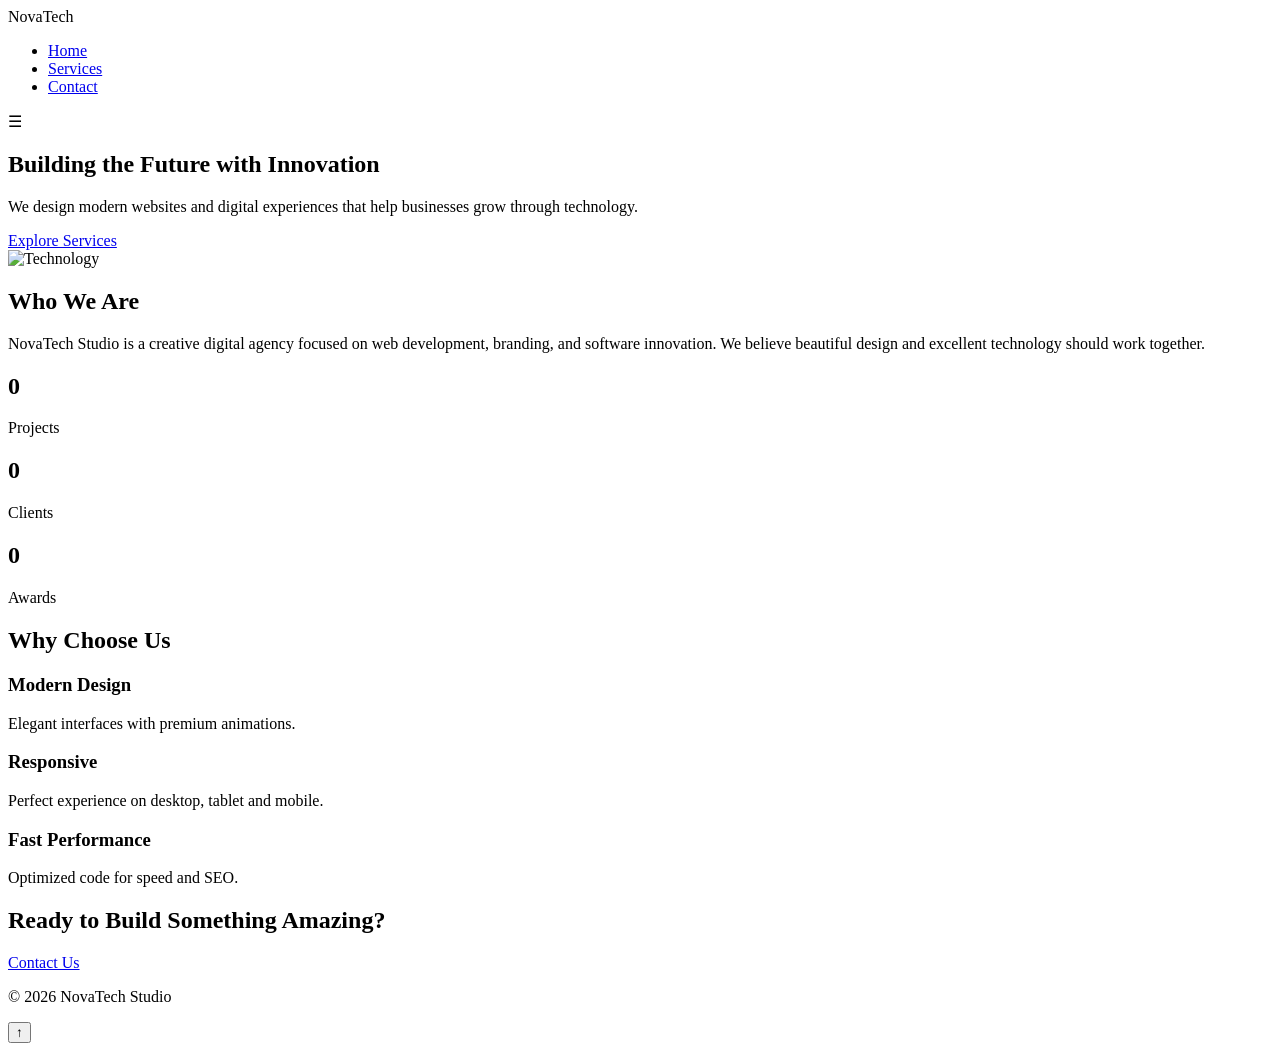
==== index.html @ 3b92bfd1 "Initial commit: added HTML, CSS, and JavaScript project structure" ====
<!DOCTYPE html>
<html lang="en">

<head>

    <meta charset="UTF-8">
    <meta name="viewport"
          content="width=device-width, initial-scale=1.0">

    <title>NovaTech Studio | Modern Digital Solutions</title>

    <meta name="description"
          content="NovaTech Studio builds websites, mobile apps, and digital experiences for modern businesses.">

    <meta name="keywords"
          content="website, technology, web development, portfolio">

    <link rel="stylesheet" href="css/style.css">
    <link rel="stylesheet" href="css/animations.css">
    <link rel="stylesheet" href="css/responsive.css">

    <link rel="preconnect" href="https://fonts.googleapis.com">

    <link rel="preconnect"
          href="https://fonts.gstatic.com"
          crossorigin>

    <link href="https://fonts.googleapis.com/css2?family=Poppins:wght@300;400;500;600;700;800&display=swap"
          rel="stylesheet">

</head>

<body>

<div id="progress-bar"></div>

<header>

<nav class="navbar">

<div class="logo">
NovaTech
</div>

<ul class="nav-links">

<li><a href="index.html">Home</a></li>

<li><a href="services.html">Services</a></li>

<li><a href="contact.html">Contact</a></li>

</ul>

<div id="menu-btn">
☰
</div>

</nav>

</header>


<section class="hero">

<div class="hero-content">

<h1>
Building the Future with
<span>Innovation</span>
</h1>

<p>

We design modern websites and digital
experiences that help businesses grow
through technology.

</p>

<a href="services.html" class="btn">

Explore Services

</a>

</div>

<div class="hero-image">

<img
src="https://images.unsplash.com/photo-1518770660439-4636190af475?auto=format&fit=crop&w=900&q=80"
alt="Technology">

</div>

</section>


<section class="about reveal">

<h2>Who We Are</h2>

<p>

NovaTech Studio is a creative digital agency
focused on web development, branding,
and software innovation.

We believe beautiful design and excellent
technology should work together.

</p>

</section>



<section class="stats">

<div class="stat">

<h2 class="counter"
data-target="120">

0

</h2>

<p>Projects</p>

</div>

<div class="stat">

<h2 class="counter"
data-target="75">

0

</h2>

<p>Clients</p>

</div>

<div class="stat">

<h2 class="counter"
data-target="15">

0

</h2>

<p>Awards</p>

</div>

</section>



<section class="features reveal">

<h2>Why Choose Us</h2>

<div class="cards">

<div class="card">

<h3>Modern Design</h3>

<p>

Elegant interfaces with premium animations.

</p>

</div>

<div class="card">

<h3>Responsive</h3>

<p>

Perfect experience on desktop,
tablet and mobile.

</p>

</div>

<div class="card">

<h3>Fast Performance</h3>

<p>

Optimized code for speed
and SEO.

</p>

</div>

</div>

</section>



<section class="cta reveal">

<h2>

Ready to Build Something Amazing?

</h2>

<a href="contact.html"
class="btn">

Contact Us

</a>

</section>



<footer>

<p>

© 2026 NovaTech Studio

</p>

<p id="clock"></p>

</footer>

<button id="topBtn">

↑

</button>

<script src="js/main.js"></script>
<script src="js/animations.js"></script>

</body>

</html>
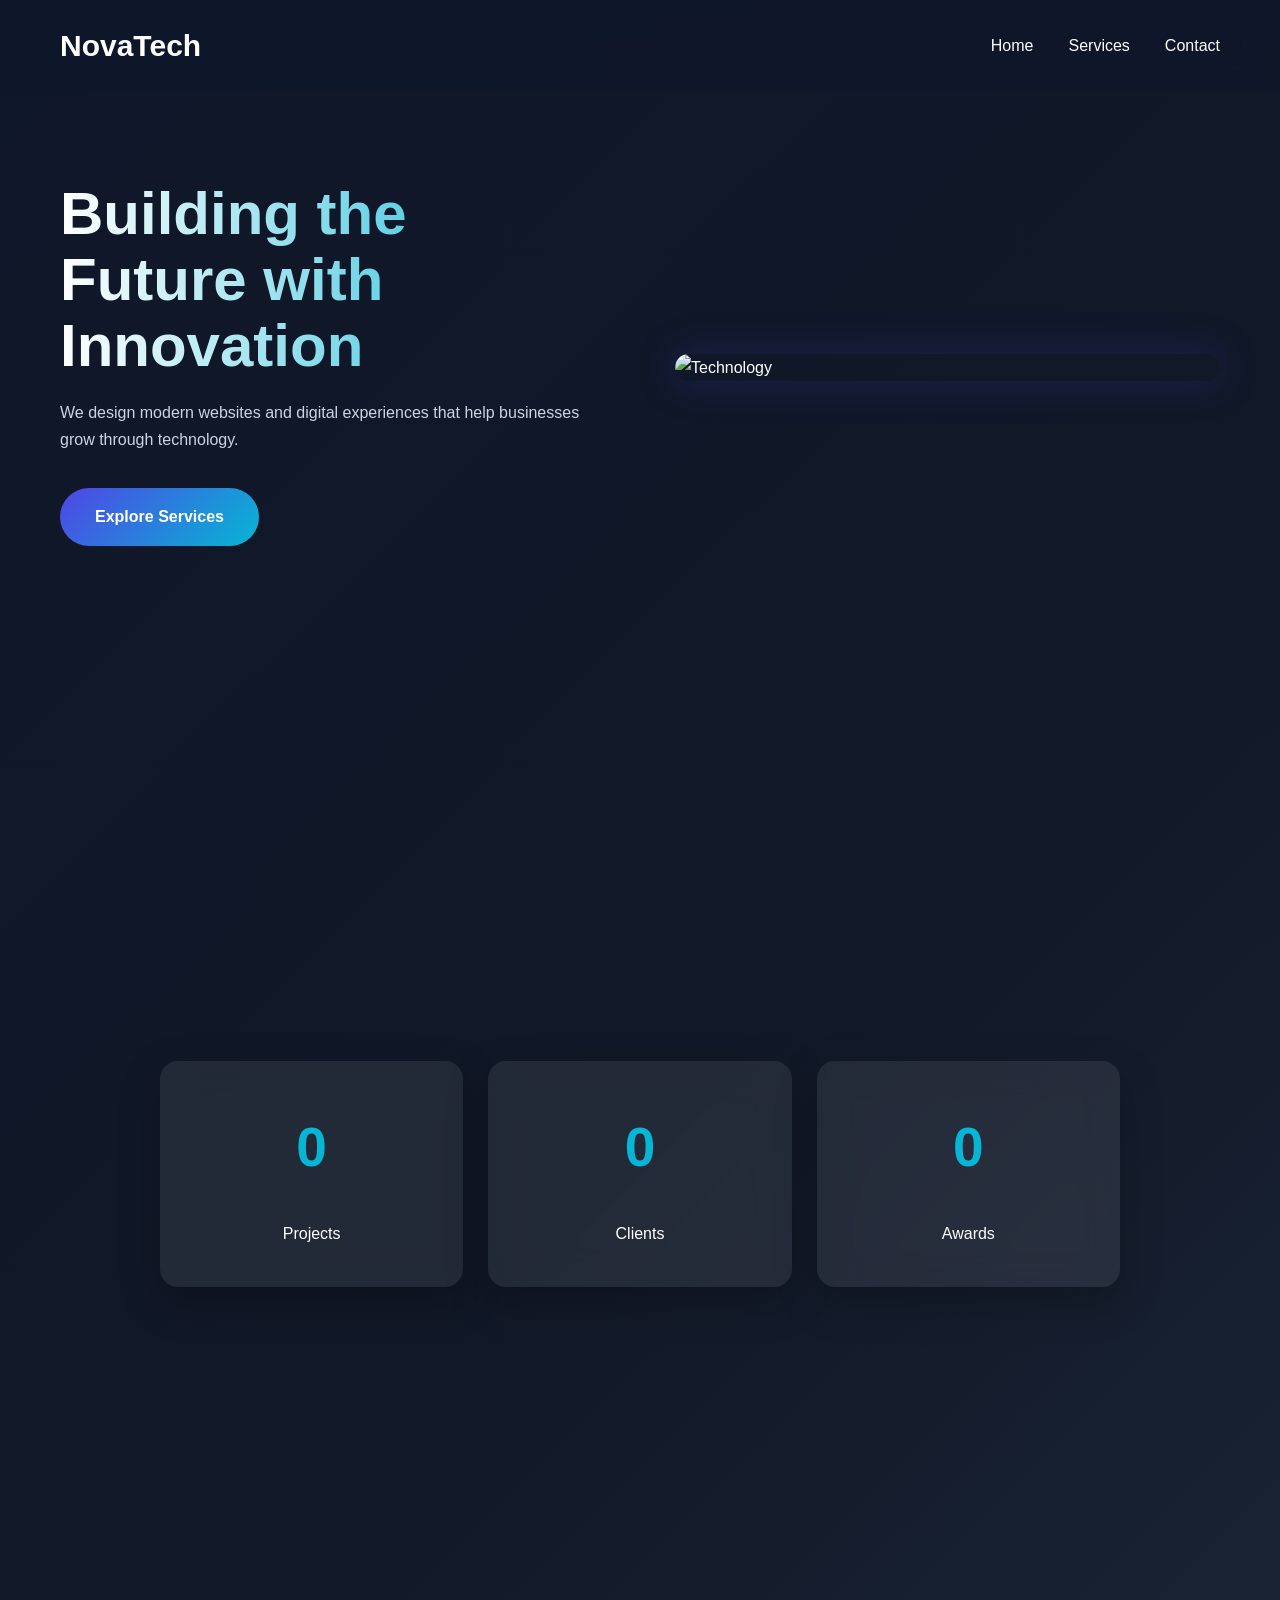
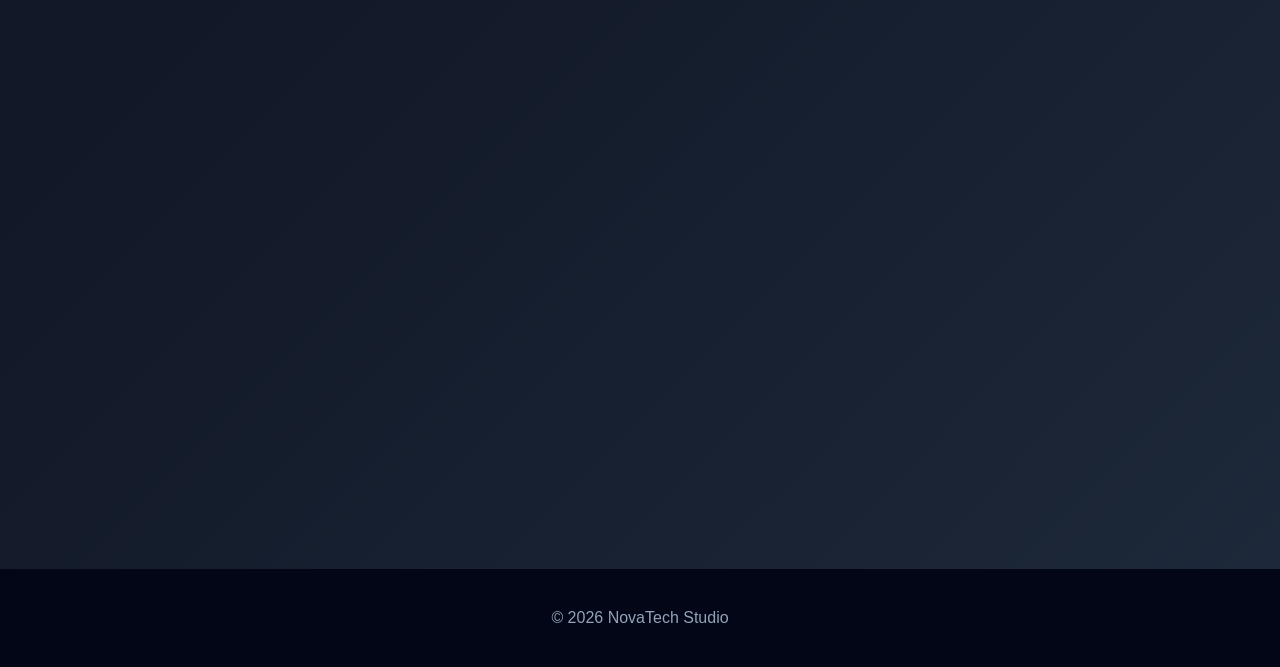
==== commit 40c317f6: "sumhertajng" ====
--- a/index.html
+++ b/index.html
@@ -15,9 +15,9 @@
     <meta name="keywords"
           content="website, technology, web development, portfolio">
 
-    <link rel="stylesheet" href="css/style.css">
-    <link rel="stylesheet" href="css/animations.css">
-    <link rel="stylesheet" href="css/responsive.css">
+    <link rel="stylesheet" href="style.css">
+    <link rel="stylesheet" href="animations.css">
+    <link rel="stylesheet" href="responsive.css">
 
     <link rel="preconnect" href="https://fonts.googleapis.com">
 
@@ -253,4 +253,4 @@
 
 </body>
 
-</html>+</html>
--- a/style.css
+++ b/style.css
@@ -0,0 +1,392 @@
+:root{
+    --primary:#4F46E5;
+    --secondary:#06B6D4;
+    --dark:#0F172A;
+    --light:#F8FAFC;
+    --gray:#94A3B8;
+    --card:rgba(255,255,255,.08);
+    --shadow:0 15px 40px rgba(0,0,0,.25);
+    --radius:18px;
+}
+
+*{
+    margin:0;
+    padding:0;
+    box-sizing:border-box;
+    scroll-behavior:smooth;
+}
+
+body{
+    font-family:'Poppins',sans-serif;
+    background:linear-gradient(135deg,#0F172A,#111827,#1E293B);
+    color:white;
+    overflow-x:hidden;
+    line-height:1.7;
+}
+
+/* Scrollbar */
+
+::-webkit-scrollbar{
+    width:10px;
+}
+
+::-webkit-scrollbar-thumb{
+    background:var(--primary);
+    border-radius:20px;
+}
+
+::-webkit-scrollbar-track{
+    background:#111827;
+}
+
+/* Progress Bar */
+
+#progress-bar{
+    position:fixed;
+    top:0;
+    left:0;
+    width:0%;
+    height:5px;
+    background:linear-gradient(to right,var(--secondary),var(--primary));
+    z-index:9999;
+}
+
+/* Navbar */
+
+header{
+    position:sticky;
+    top:0;
+    z-index:1000;
+    backdrop-filter:blur(20px);
+    background:rgba(15,23,42,.75);
+}
+
+.navbar{
+    max-width:1200px;
+    margin:auto;
+    display:flex;
+    justify-content:space-between;
+    align-items:center;
+    padding:20px;
+}
+
+.logo{
+    font-size:30px;
+    font-weight:700;
+    color:#fff;
+}
+
+.nav-links{
+    display:flex;
+    list-style:none;
+    gap:35px;
+}
+
+.nav-links a{
+    color:white;
+    text-decoration:none;
+    font-weight:500;
+    transition:.3s;
+    position:relative;
+}
+
+.nav-links a::after{
+    content:'';
+    position:absolute;
+    width:0;
+    height:2px;
+    left:0;
+    bottom:-5px;
+    background:var(--secondary);
+    transition:.3s;
+}
+
+.nav-links a:hover::after{
+    width:100%;
+}
+
+.nav-links a:hover{
+    color:var(--secondary);
+}
+
+#menu-btn{
+    display:none;
+    font-size:32px;
+    cursor:pointer;
+}
+
+/* Hero */
+
+.hero{
+    max-width:1200px;
+    margin:auto;
+    display:grid;
+    grid-template-columns:1fr 1fr;
+    gap:70px;
+    align-items:center;
+    padding:90px 20px;
+}
+
+.hero-content h1{
+    font-size:60px;
+    margin-bottom:20px;
+    line-height:1.1;
+}
+
+.hero-content span{
+    color:var(--secondary);
+}
+
+.hero-content p{
+    color:#CBD5E1;
+    margin-bottom:35px;
+}
+
+.hero-image img{
+    width:100%;
+    border-radius:25px;
+    box-shadow:var(--shadow);
+}
+
+/* Buttons */
+
+.btn{
+    display:inline-block;
+    padding:15px 35px;
+    border-radius:40px;
+    text-decoration:none;
+    color:white;
+    background:linear-gradient(135deg,var(--primary),var(--secondary));
+    transition:.35s;
+    font-weight:600;
+}
+
+.btn:hover{
+    transform:translateY(-5px);
+    box-shadow:0 15px 35px rgba(79,70,229,.45);
+}
+
+/* Sections */
+
+section{
+    padding:90px 20px;
+}
+
+section h2{
+    text-align:center;
+    margin-bottom:25px;
+    font-size:40px;
+}
+
+.about p{
+    max-width:850px;
+    margin:auto;
+    text-align:center;
+    color:#CBD5E1;
+}
+
+/* Stats */
+
+.stats{
+    display:grid;
+    grid-template-columns:repeat(3,1fr);
+    gap:25px;
+    max-width:1000px;
+    margin:auto;
+}
+
+.stat{
+    background:var(--card);
+    backdrop-filter:blur(18px);
+    border-radius:var(--radius);
+    padding:40px;
+    text-align:center;
+    box-shadow:var(--shadow);
+}
+
+.stat h2{
+    color:var(--secondary);
+    font-size:55px;
+}
+
+/* Cards */
+
+.cards{
+    max-width:1200px;
+    margin:auto;
+    display:grid;
+    grid-template-columns:repeat(auto-fit,minmax(260px,1fr));
+    gap:30px;
+}
+
+.card{
+    background:var(--card);
+    backdrop-filter:blur(20px);
+    padding:35px;
+    border-radius:var(--radius);
+    transition:.35s;
+    box-shadow:var(--shadow);
+}
+
+.card:hover{
+    transform:translateY(-12px);
+}
+
+.card h3,
+.card h2{
+    margin-bottom:15px;
+}
+
+.card p{
+    color:#CBD5E1;
+}
+
+/* CTA */
+
+.cta{
+    text-align:center;
+}
+
+.cta h2{
+    margin-bottom:35px;
+}
+
+/* Footer */
+
+footer{
+    text-align:center;
+    padding:35px;
+    background:#020617;
+    color:#94A3B8;
+}
+
+/* Services */
+
+.page-header{
+    text-align:center;
+    padding:80px 20px;
+}
+
+.page-header h1{
+    font-size:52px;
+}
+
+.page-header p{
+    margin-top:15px;
+    color:#CBD5E1;
+}
+
+/* Timeline */
+
+.timeline{
+    max-width:900px;
+    margin:auto;
+}
+
+.step{
+    margin:30px 0;
+    background:var(--card);
+    border-left:6px solid var(--secondary);
+    padding:25px;
+    border-radius:12px;
+    box-shadow:var(--shadow);
+}
+
+/* Contact */
+
+.contact-container{
+    max-width:1100px;
+    margin:auto;
+    display:grid;
+    grid-template-columns:2fr 1fr;
+    gap:40px;
+}
+
+form{
+    display:flex;
+    flex-direction:column;
+    gap:18px;
+}
+
+input,
+textarea{
+    width:100%;
+    padding:18px;
+    border:none;
+    border-radius:12px;
+    background:#1E293B;
+    color:white;
+    outline:none;
+}
+
+textarea{
+    resize:none;
+    min-height:180px;
+}
+
+input:focus,
+textarea:focus{
+    border:2px solid var(--secondary);
+}
+
+.contact-info{
+    background:var(--card);
+    backdrop-filter:blur(20px);
+    padding:30px;
+    border-radius:var(--radius);
+    box-shadow:var(--shadow);
+}
+
+.contact-info h2{
+    text-align:left;
+}
+
+.contact-info p{
+    margin:20px 0;
+}
+
+#formMessage{
+    color:#22C55E;
+    font-weight:600;
+}
+
+/* Top Button */
+
+#topBtn{
+    position:fixed;
+    bottom:25px;
+    right:25px;
+    width:55px;
+    height:55px;
+    border:none;
+    border-radius:50%;
+    background:var(--primary);
+    color:white;
+    font-size:22px;
+    cursor:pointer;
+    display:none;
+    transition:.35s;
+    box-shadow:var(--shadow);
+}
+
+#topBtn:hover{
+    transform:translateY(-6px);
+    background:var(--secondary);
+}
+
+/* Reveal Class */
+
+.reveal{
+    opacity:0;
+    transform:translateY(70px);
+}
+
+/* Utility */
+
+img{
+    display:block;
+}
+
+a{
+    transition:.3s;
+}
--- a/animations.css
+++ b/animations.css
@@ -0,0 +1,363 @@
+/* Hero Fade-In */
+.hero-content {
+    animation: slideLeft 1s ease forwards;
+}
+
+.hero-image {
+    animation: slideRight 1.2s ease forwards;
+}
+
+.hero-image img {
+    animation: floating 5s ease-in-out infinite;
+}
+
+/* Logo Animation */
+.logo {
+    animation: fadeDown 1s ease;
+}
+
+/* Navigation Links */
+.nav-links li {
+    animation: fadeDown .8s ease forwards;
+}
+
+/* Button Hover Glow */
+.btn {
+    position: relative;
+    overflow: hidden;
+}
+
+.btn::before {
+    content: "";
+    position: absolute;
+    top: 0;
+    left: -120%;
+    width: 60%;
+    height: 100%;
+    background: rgba(255,255,255,.35);
+    transform: skewX(-25deg);
+    transition: .7s;
+}
+
+.btn:hover::before {
+    left: 150%;
+}
+
+/* Cards */
+
+.card {
+    transition:
+        transform .4s,
+        box-shadow .4s,
+        background .4s;
+}
+
+.card:hover {
+    transform: translateY(-12px) scale(1.03);
+    box-shadow: 0 20px 40px rgba(0,0,0,.4);
+    background: rgba(255,255,255,.12);
+}
+
+/* Statistics */
+
+.stat {
+    transition: .4s;
+}
+
+.stat:hover {
+    transform: translateY(-10px);
+}
+
+/* Contact Box */
+
+.contact-info {
+    transition: .4s;
+}
+
+.contact-info:hover {
+    transform: scale(1.02);
+}
+
+/* Timeline */
+
+.step {
+    transition: .35s;
+}
+
+.step:hover {
+    transform: translateX(12px);
+}
+
+/* Floating Effect */
+
+@keyframes floating {
+
+    0% {
+        transform: translateY(0px);
+    }
+
+    50% {
+        transform: translateY(-18px);
+    }
+
+    100% {
+        transform: translateY(0px);
+    }
+
+}
+
+/* Slide Left */
+
+@keyframes slideLeft {
+
+    from {
+
+        opacity:0;
+        transform:translateX(-80px);
+
+    }
+
+    to {
+
+        opacity:1;
+        transform:translateX(0);
+
+    }
+
+}
+
+/* Slide Right */
+
+@keyframes slideRight {
+
+    from {
+
+        opacity:0;
+        transform:translateX(80px);
+
+    }
+
+    to {
+
+        opacity:1;
+        transform:translateX(0);
+
+    }
+
+}
+
+/* Fade Down */
+
+@keyframes fadeDown {
+
+    from {
+
+        opacity:0;
+        transform:translateY(-40px);
+
+    }
+
+    to {
+
+        opacity:1;
+        transform:translateY(0);
+
+    }
+
+}
+
+/* Fade Up */
+
+@keyframes fadeUp {
+
+    from {
+
+        opacity:0;
+        transform:translateY(50px);
+
+    }
+
+    to {
+
+        opacity:1;
+        transform:translateY(0);
+
+    }
+
+}
+
+/* Pulse */
+
+@keyframes pulse {
+
+    0% {
+
+        transform:scale(1);
+
+    }
+
+    50% {
+
+        transform:scale(1.06);
+
+    }
+
+    100% {
+
+        transform:scale(1);
+
+    }
+
+}
+
+/* Gradient Animation */
+
+@keyframes gradientMove {
+
+    0% {
+
+        background-position:0% 50%;
+
+    }
+
+    50% {
+
+        background-position:100% 50%;
+
+    }
+
+    100% {
+
+        background-position:0% 50%;
+
+    }
+
+}
+
+/* Hero Title */
+
+.hero-content h1 {
+
+    background:linear-gradient(
+        90deg,
+        #ffffff,
+        #06B6D4,
+        #4F46E5,
+        #ffffff
+    );
+
+    background-size:300%;
+
+    background-clip: text;
+    -webkit-background-clip: text;
+    -webkit-text-fill-color:transparent;
+
+    animation:
+        gradientMove 8s linear infinite;
+
+}
+
+/* CTA */
+
+.cta h2 {
+
+    animation:pulse 3s infinite;
+
+}
+
+/* Reveal Animation */
+
+.reveal {
+
+    opacity:0;
+
+    transform:translateY(70px);
+
+    transition:all .9s ease;
+
+}
+
+.reveal.active {
+
+    opacity:1;
+
+    transform:translateY(0);
+
+}
+
+/* Footer */
+
+footer {
+
+    animation:fadeUp 1.2s ease;
+
+}
+
+/* Back To Top */
+
+#topBtn {
+
+    transition:
+        transform .3s,
+        background .3s,
+        opacity .3s;
+
+}
+
+#topBtn:hover {
+
+    transform:translateY(-10px) rotate(360deg);
+
+}
+
+/* Inputs */
+
+input,
+textarea {
+
+    transition:
+        border .3s,
+        transform .3s,
+        box-shadow .3s;
+
+}
+
+input:focus,
+textarea:focus {
+
+    transform:scale(1.02);
+
+    box-shadow:0 0 15px rgba(6,182,212,.35);
+
+}
+
+/* Hero Image Glow */
+
+.hero-image img {
+
+    box-shadow:
+    0 0 40px rgba(79,70,229,.25);
+
+}
+
+/* Hover Lift */
+
+img {
+
+    transition:.4s;
+
+}
+
+img:hover {
+
+    transform:scale(1.02);
+
+}
+
+/* Smooth Appearance */
+
+section {
+
+    animation:fadeUp 1s ease;
+
+}
